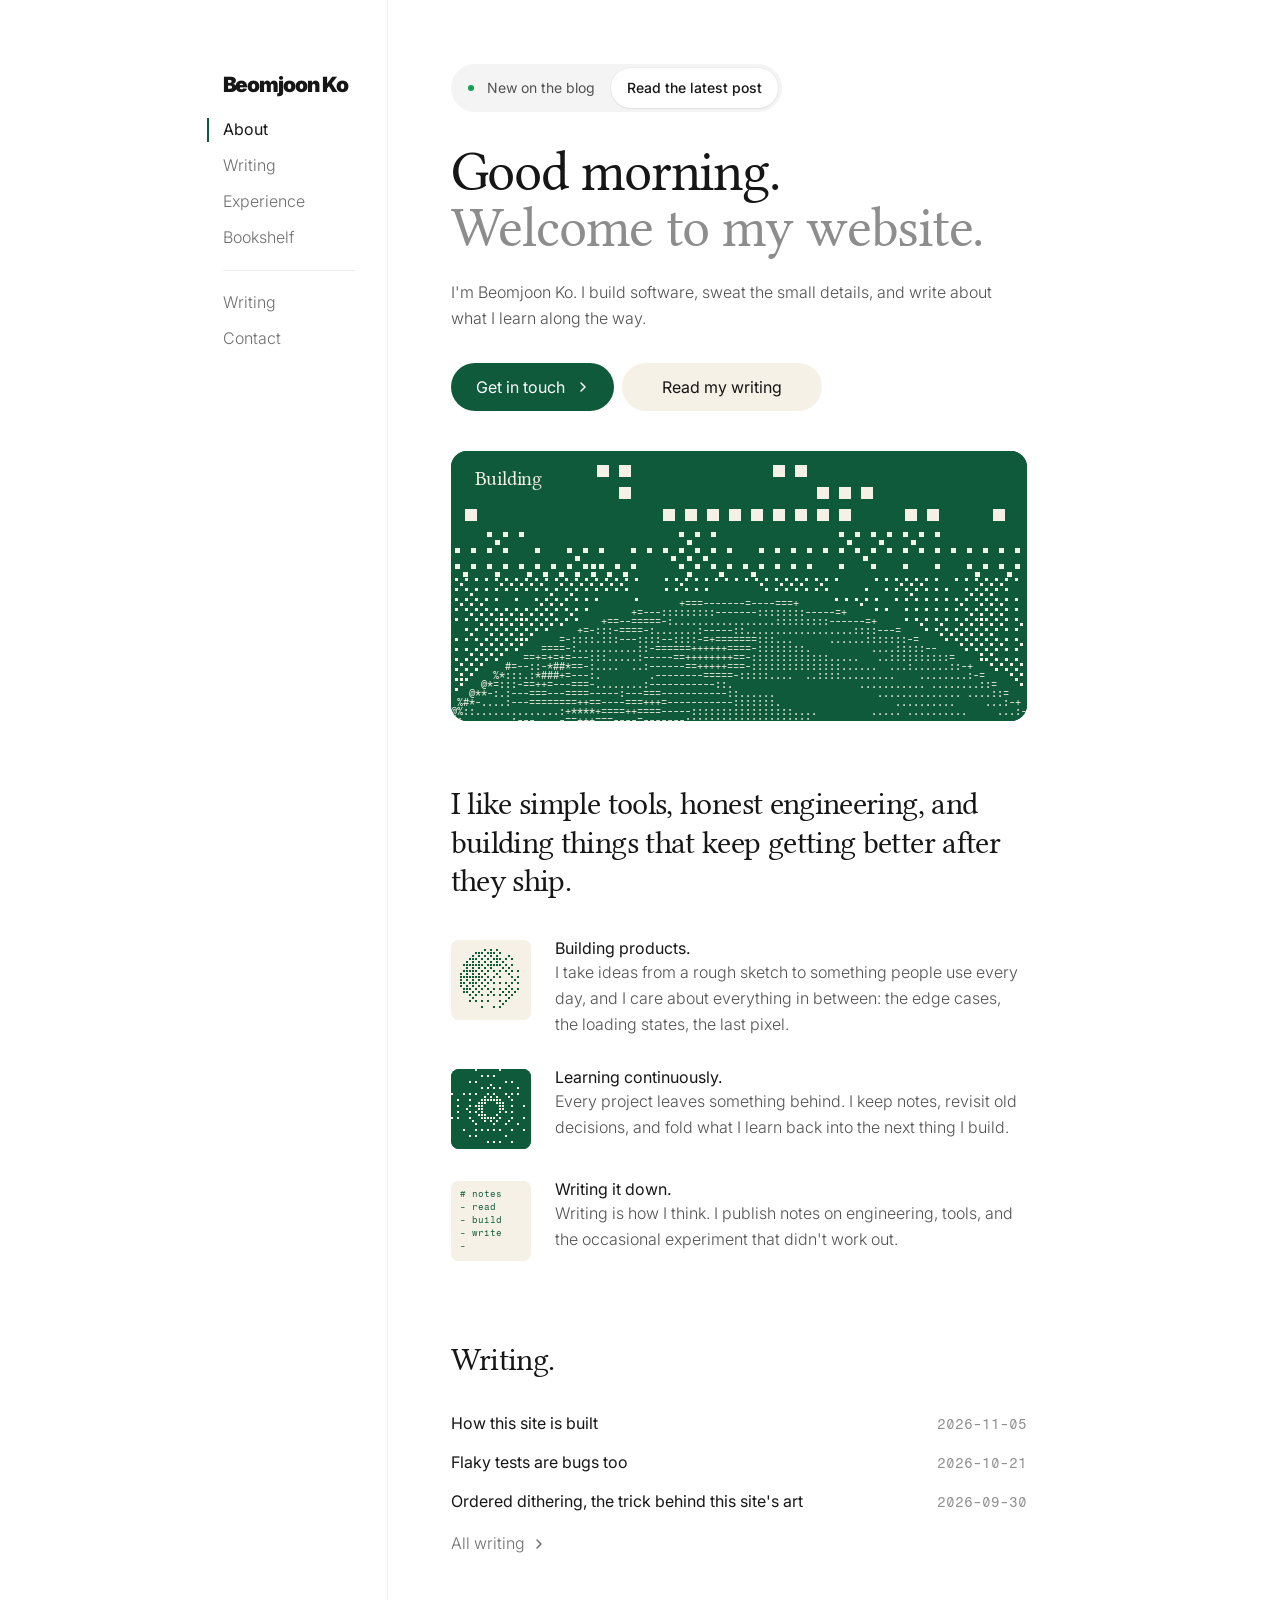
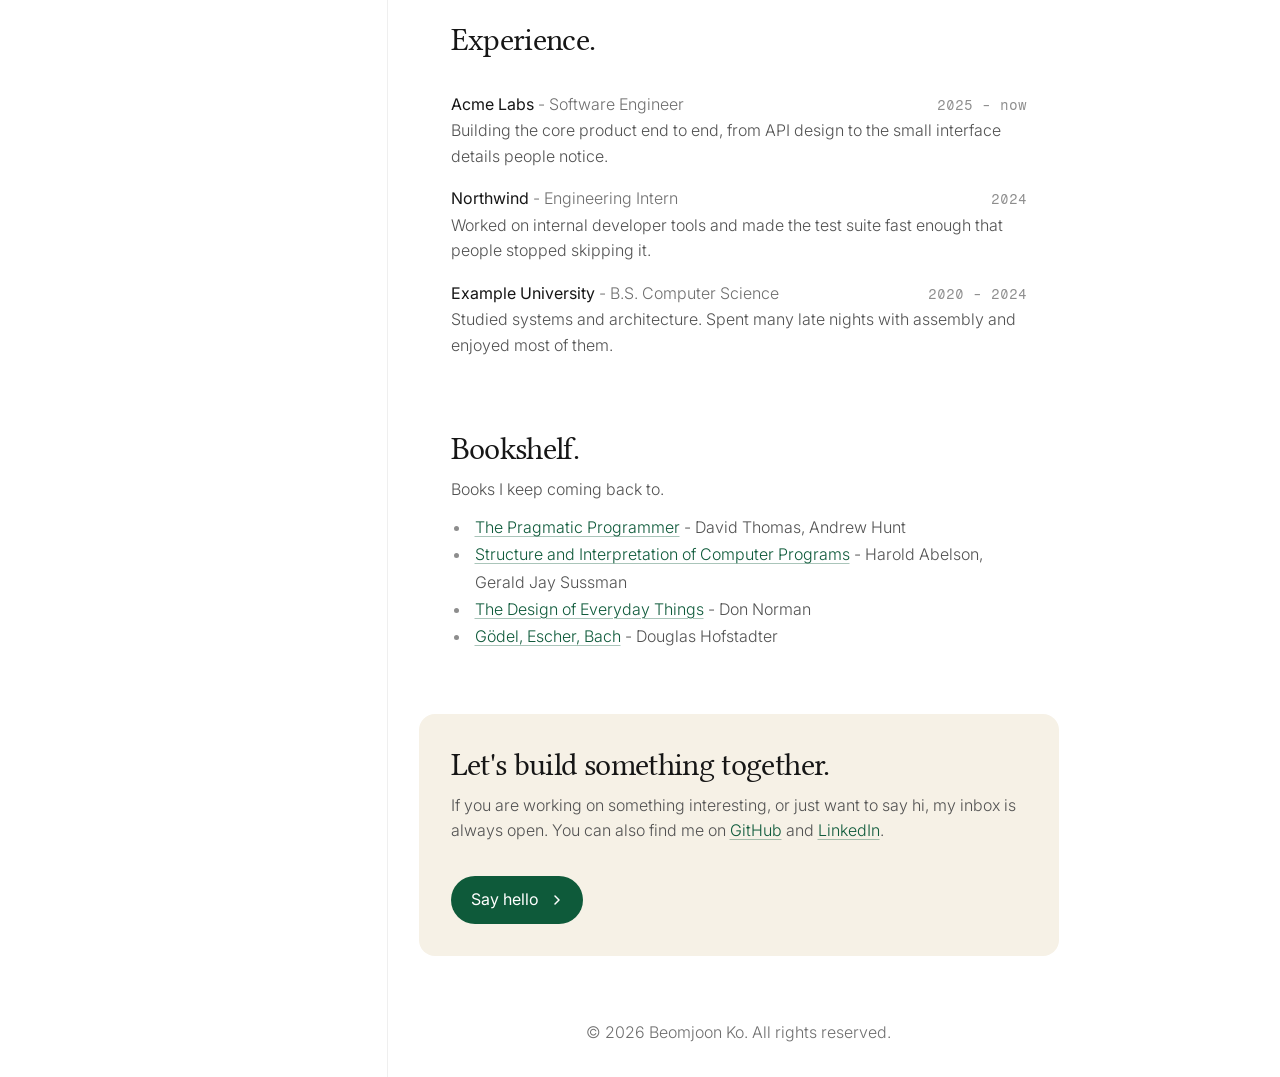
==== index.html @ 9580ae84 "Add personal website with Markdown blog Home page with time-based greeting and canvas art, a writing" ====
<!doctype html>
<html lang="en">
<head>
<meta charset="utf-8">
<meta name="viewport" content="width=device-width, initial-scale=1">
<title>Beomjoon Ko</title>
<meta name="description" content="Beomjoon Ko - notes, projects, and writing.">
<meta name="theme-color" content="#ffffff">
<link rel="icon" href="favicon.ico" sizes="any">
<link rel="preconnect" href="https://fonts.googleapis.com">
<link rel="preconnect" href="https://fonts.gstatic.com" crossorigin>
<link rel="stylesheet" href="https://fonts.googleapis.com/css2?family=Libertinus+Serif&family=Inter:wght@300;400;500;900&family=Fragment+Mono&display=swap">
<script>document.documentElement.className = 'js';</script>
<link rel="stylesheet" href="assets/site.css">
<style>
  /* Home page only. Shared styles live in assets/site.css. */

  /* ---------- Hero ---------- */
  .badge {
    display: inline-flex;
    vertical-align: top;
    align-items: center;
    gap: 16px;
    height: 48px;
    padding: 4px 4px 4px 12px;
    border-radius: 40px;
    background: var(--chip);
    font-size: 14px;
    font-weight: 400;
    line-height: 1.6;
    color: var(--text);
    text-decoration: none;
    transition: background .2s;
  }
  .badge:hover { background: #eeeeee; }
  .badge-label { display: flex; align-items: center; gap: 8px; }
  .badge-dot { display: grid; place-items: center; width: 16px; height: 16px; }
  .badge-dot::before { content: ""; width: 6px; height: 6px; border-radius: 50%; background: var(--live); }
  .badge-pill {
    display: flex;
    align-items: center;
    height: 40px;
    padding: 0 16px;
    border-radius: 40px;
    background: #fff;
    color: var(--ink);
    font-weight: 500;
    box-shadow: 0 1px 2px rgba(0, 0, 0, .06), 0 0 0 1px rgba(0, 0, 0, .03);
  }
  .badge-chev { display: none; margin-right: 12px; color: var(--muted); }

  .hero h1 { margin-top: 32px; }
  .actions { display: flex; flex-wrap: wrap; gap: 8px; margin-top: 32px; }
  .actions .btn { padding: 0 25px; }
  .btn-soft { min-width: 200px; justify-content: center; background: var(--cream); color: var(--ink); }
  .btn-soft:hover { background: #eee6d6; }

  /* ---------- ASCII / dither art ---------- */
  .art {
    position: relative;
    margin-top: 40px;
    aspect-ratio: 32 / 15;
    border-radius: 16px;
    overflow: hidden;
    background: var(--accent);
  }
  .art canvas { position: absolute; inset: 0; display: block; width: 100%; height: 100%; }
  .art-label {
    position: absolute;
    top: 18px;
    left: 24px;
    font: 400 20px/1 var(--serif);
    letter-spacing: -.01em;
    color: var(--cream);
    pointer-events: none;
  }
  .viz { display: block; width: 80px; height: 80px; border-radius: 8px; background: var(--cream); }
  .viz.on-green { background: var(--accent); }

  /* ---------- Statement + focus areas ---------- */
  .statement {
    margin-top: 64px;
    font: 400 32px/1.2 var(--serif);
    letter-spacing: -.02em;
    color: var(--ink);
  }
  .areas { display: grid; gap: 32px; margin-top: 40px; }
  .area { display: grid; grid-template-columns: 80px 1fr; gap: 24px; align-items: start; }
  .area h3 { font: 400 16px/1 var(--sans); color: var(--ink); margin-bottom: 4px; }

  /* ---------- Sections ---------- */
  #writing { margin-top: 80px; }
  .exp li { padding: 8px 0; }
  .exp .role { color: var(--muted); font-weight: 300; }
  .books { margin-top: 12px; padding-left: 20px; }
  .books li { padding-left: 4px; line-height: 1.7; }
  .books li::marker { color: var(--dim); }

  @media (max-width: 719px) {
    .art { aspect-ratio: auto; height: 240px; }
  }
  @media (max-width: 639px) {
    .statement { font-size: 28px; }
    .actions .btn { flex: 1 1 0; min-width: 0; padding: 0 16px; }
    .badge-pill { display: none; }
    .badge-chev { display: block; }
  }
</style>
</head>
<body>

<!-- Mobile header (shown under 960px) -->
<header class="topbar">
  <a class="wordmark" href="#about">Beomjoon Ko</a>
  <button class="icon-btn" id="menu-open" aria-label="Open menu" aria-expanded="false" aria-controls="menu">
    <svg width="18" height="14" viewBox="0 0 18 14"><path d="M0 1h18M0 7h18M0 13h18"/></svg>
  </button>
</header>

<div class="menu" id="menu">
  <div class="menu-head">
    <a class="wordmark" href="#about">Beomjoon Ko</a>
    <button class="icon-btn" id="menu-close" aria-label="Close menu">
      <svg width="14" height="14" viewBox="0 0 14 14"><path d="M1 1l12 12M13 1L1 13"/></svg>
    </button>
  </div>
  <nav>
    <a href="#about">About</a>
    <a href="#writing">Writing</a>
    <a href="#experience">Experience</a>
    <a href="#bookshelf">Bookshelf</a>
    <div class="sep"></div>
    <a href="writing/">Writing</a>
    <a href="#contact">Contact</a>
  </nav>
</div>

<div class="shell">

  <!-- Desktop sidebar -->
  <aside class="side">
    <a class="wordmark" href="#about">Beomjoon Ko</a>
    <nav>
      <a class="track" href="#about">About</a>
      <a class="track" href="#writing">Writing</a>
      <a class="track" href="#experience">Experience</a>
      <a class="track" href="#bookshelf">Bookshelf</a>
      <div class="sep"></div>
      <a href="writing/">Writing</a>
      <a href="#contact">Contact</a>
    </nav>
  </aside>

  <main>

    <!-- ============ About ============ -->
    <section id="about" class="hero">
      <!-- Links to the newest post once writing/posts.json loads -->
      <div data-reveal>
        <a class="badge" id="latest-badge" href="writing/">
          <span class="badge-label"><span class="badge-dot"></span>New on the blog</span>
          <span class="badge-pill">Read the latest post</span>
          <svg class="badge-chev arrow" viewBox="0 0 12 12" aria-hidden="true"><path d="M4 2l4 4-4 4"/></svg>
        </a>
      </div>

      <h1 data-reveal><span id="greeting">Hello.</span><br><span class="soft">Welcome to my&nbsp;website.</span></h1>
      <script>
        // Greet by the visitor's local time
        (() => {
          const hour = new Date().getHours();
          document.getElementById('greeting').textContent =
            hour >= 5 && hour < 12 ? 'Good morning.' : hour >= 12 && hour < 18 ? 'Good afternoon.' : 'Good evening.';
        })();
      </script>

      <p class="lead" data-reveal>I'm Beomjoon Ko. I build software, sweat the small details, and write about what I learn along the way.</p>

      <div class="actions" data-reveal>
        <a class="btn" href="#contact">Get in touch
          <svg class="arrow" viewBox="0 0 12 12" aria-hidden="true"><path class="shaft" d="M1 6h8"/><path class="head" d="M4 2l4 4-4 4"/></svg>
        </a>
        <a class="btn btn-soft" href="writing/">Read my writing</a>
      </div>

      <div class="art" data-reveal aria-hidden="true">
        <canvas data-art="hero"></canvas>
        <span class="art-label">Building</span>
      </div>

      <p class="statement" data-reveal>I like simple tools, honest engineering, and building things that keep getting better after they ship.</p>

      <div class="areas">
        <div class="area" data-reveal>
          <canvas class="viz" data-art="orb" aria-hidden="true"></canvas>
          <div>
            <h3>Building products.</h3>
            <p>I take ideas from a rough sketch to something people use every day, and I care about everything in between: the edge cases, the loading states, the last pixel.</p>
          </div>
        </div>
        <div class="area" data-reveal>
          <canvas class="viz on-green" data-art="rings" aria-hidden="true"></canvas>
          <div>
            <h3>Learning continuously.</h3>
            <p>Every project leaves something behind. I keep notes, revisit old decisions, and fold what I learn back into the next thing I build.</p>
          </div>
        </div>
        <div class="area" data-reveal>
          <canvas class="viz" data-art="typing" aria-hidden="true"></canvas>
          <div>
            <h3>Writing it down.</h3>
            <p>Writing is how I think. I publish notes on engineering, tools, and the occasional experiment that didn't work out.</p>
          </div>
        </div>
      </div>
    </section>

    <!-- ============ Writing ============ -->
    <!-- Filled from writing/posts.json (the 5 newest posts). Add posts there, not here. -->
    <section id="writing" class="block">
      <h2 data-reveal>Writing.</h2>
      <ul class="rows" id="latest" data-reveal></ul>
      <a class="more-link" href="writing/" data-reveal>All writing
        <svg class="arrow" viewBox="0 0 12 12" aria-hidden="true"><path class="shaft" d="M1 6h8"/><path class="head" d="M4 2l4 4-4 4"/></svg>
      </a>
    </section>

    <!-- ============ Experience ============ -->
    <section id="experience" class="block">
      <h2 data-reveal>Experience.</h2>
      <ul class="rows exp">
        <li data-reveal>
          <div class="row"><span>Acme Labs <span class="role">- Software Engineer</span></span><span class="meta">2025 - now</span></div>
          <p>Building the core product end to end, from API design to the small interface details people notice.</p>
        </li>
        <li data-reveal>
          <div class="row"><span>Northwind <span class="role">- Engineering Intern</span></span><span class="meta">2024</span></div>
          <p>Worked on internal developer tools and made the test suite fast enough that people stopped skipping it.</p>
        </li>
        <li data-reveal>
          <div class="row"><span>Example University <span class="role">- B.S. Computer Science</span></span><span class="meta">2020 - 2024</span></div>
          <p>Studied systems and architecture. Spent many late nights with assembly and enjoyed most of them.</p>
        </li>
      </ul>
    </section>

    <!-- ============ Bookshelf (example entries, replace freely) ============ -->
    <section id="bookshelf" class="block">
      <h2 data-reveal>Bookshelf.</h2>
      <p data-reveal>Books I keep coming back to.</p>
      <ul class="books prose" data-reveal>
        <li><a href="https://en.wikipedia.org/wiki/The_Pragmatic_Programmer">The Pragmatic Programmer</a> - David Thomas, Andrew Hunt</li>
        <li><a href="https://en.wikipedia.org/wiki/Structure_and_Interpretation_of_Computer_Programs">Structure and Interpretation of Computer Programs</a> - Harold Abelson, Gerald Jay Sussman</li>
        <li><a href="https://en.wikipedia.org/wiki/The_Design_of_Everyday_Things">The Design of Everyday Things</a> - Don Norman</li>
        <li><a href="https://en.wikipedia.org/wiki/G%C3%B6del,_Escher,_Bach">G&ouml;del, Escher, Bach</a> - Douglas Hofstadter</li>
      </ul>
    </section>

    <!-- ============ Contact ============ -->
    <section id="contact" class="cta" data-reveal>
      <h2>Let's build something together.</h2>
      <p class="prose">If you are working on something interesting, or just want to say hi, my inbox is always open. You can also find me on <a href="https://github.com/">GitHub</a> and <a href="https://www.linkedin.com/">LinkedIn</a>.</p>
      <a class="btn" href="mailto:you@example.com">Say hello
        <svg class="arrow" viewBox="0 0 12 12" aria-hidden="true"><path class="shaft" d="M1 6h8"/><path class="head" d="M4 2l4 4-4 4"/></svg>
      </a>
    </section>

    <footer>
      <p>&copy; 2026 Beomjoon Ko. All rights reserved.</p>
    </footer>
  </main>
</div>

<script src="assets/site.js"></script>
<script>
  // Latest posts on the home page
  const latest = document.getElementById('latest');
  site.loadPosts('writing/posts.json')
    .then((posts) => {
      latest.innerHTML = posts.slice(0, 5).map((p) => site.rowHtml(p, `writing/post.html?p=${encodeURIComponent(p.slug)}`)).join('');
      if (posts[0]) document.getElementById('latest-badge').href = `writing/post.html?p=${encodeURIComponent(posts[0].slug)}`;
    })
    .catch(() => { latest.hidden = true; });

  // ---------- ASCII / dither art ----------
  // Every <canvas data-art="name"> is drawn by the function of that name below.
  (() => {
    const GREEN = '#0e5a3a';
    const CREAM = '#f6f1e6';
    const RAMP = ' .:-=+*#%@';
    const reduce = matchMedia('(prefers-reduced-motion: reduce)').matches;
    const BAYER = [0, 8, 2, 10, 12, 4, 14, 6, 3, 11, 1, 9, 15, 7, 13, 5].map((v) => (v + 0.5) / 16);
    const bayer = (i, j) => BAYER[(j & 3) * 4 + (i & 3)];
    // Icon pixel grid that stays crisp: 2px cells on retina, 3px cells on 1x screens
    const cell = () => (devicePixelRatio >= 2 ? [2, 1.5] : [3, 2]);

    // Smooth 3D value noise
    const hash = (x, y, z) => { const h = Math.sin(x * 127.1 + y * 311.7 + z * 74.7) * 43758.5453; return h - Math.floor(h); };
    const ease = (t) => t * t * (3 - 2 * t);
    const lerp = (a, b, t) => a + (b - a) * t;
    const noise = (x, y, z) => {
      const xi = Math.floor(x), yi = Math.floor(y), zi = Math.floor(z);
      const u = ease(x - xi), v = ease(y - yi), w = ease(z - zi);
      return lerp(
        lerp(lerp(hash(xi, yi, zi), hash(xi + 1, yi, zi), u), lerp(hash(xi, yi + 1, zi), hash(xi + 1, yi + 1, zi), u), v),
        lerp(lerp(hash(xi, yi, zi + 1), hash(xi + 1, yi, zi + 1), u), lerp(hash(xi, yi + 1, zi + 1), hash(xi + 1, yi + 1, zi + 1), u), v),
        w);
    };
    const fbm = (x, y, z) => (noise(x, y, z) * 4 + noise(x * 2, y * 2, z * 2) * 2 + noise(x * 4, y * 4, z * 4)) / 7;
    const clamp = (v) => (v < 0 ? 0 : v > 1 ? 1 : v);
    const band = (a, b, v) => ease(clamp((v - a) / (b - a)));

    // Brightness (0-1) of a slowly turning planet at view-space normal (nx, ny, nz)
    const L = [-0.8, -0.35, 0.5].map((c, _, l) => c / Math.hypot(...l));
    const planet = (nx, ny, nz, a, scale = 3.2) => {
      const c = Math.cos(a), s = Math.sin(a);
      const x = nx * c + nz * s, z = nz * c - nx * s;
      const grain = 0.7 + 0.6 * noise(x * scale * 4, ny * scale * 4, z * scale * 4);
      const land = band(0.51, 0.56, fbm(x * scale + 7.3, ny * scale + 2.1, z * scale + 4.9)) * grain;
      const c2 = Math.cos(a * 1.4 + 1), s2 = Math.sin(a * 1.4 + 1);
      const cloud = band(0.55, 0.68, fbm((nx * c2 + nz * s2) * scale * 1.4, ny * scale * 3 + 9.1, (nz * c2 - nx * s2) * scale * 1.4));
      const lit = Math.max(0, nx * L[0] + ny * L[1] + nz * L[2]);
      const rim = Math.pow(1 - nz, 6) * 0.9;
      return { land, cloud, lit, rim };
    };

    // Hero: big pixels on top, finer dither below, ASCII planet rising from the bottom
    const hero = (ctx, w, h, t) => {
      ctx.fillStyle = GREEN;
      ctx.fillRect(0, 0, w, h);
      const R = Math.max(w * 0.75, h * 1.5), cx = w / 2, cy = h * 0.55 + R;
      const inPlanet = (x, y, m) => (x - cx) ** 2 + (y - cy) ** 2 < (R + m) ** 2;
      const top = Math.round(h * 0.3), mid = Math.round(h * 0.47);

      ctx.fillStyle = CREAM;
      ctx.beginPath();
      for (let y = 14, j = 0; y + 12 < top; y += 22, j++) {
        for (let x = 14, i = 0; x + 12 < w - 8; x += 22, i++) {
          if (x < 132 && y < 52) continue; // keep the label clear
          if (noise(i * 0.55, j * 0.9, t * 0.15) > 0.6 - j * 0.04) ctx.rect(x, y, 12, 12);
        }
      }
      for (const [y0, y1, g, sq] of [[top, mid, 8, 5], [mid, h, 5, 3]]) {
        for (let y = y0, j = 0; y < y1; y += g, j++) {
          for (let x = 4, i = 0; x < w - 2; x += g, i++) {
            if (inPlanet(x, y, 12)) continue;
            const depth = (y - top) / (h - top);
            const b = 0.18 + depth * 0.35 + (noise(x * 0.03 + t * 0.25, y * 0.06, t * 0.1) - 0.5) * 0.9;
            if (b > bayer(i, j)) ctx.rect(x, y, sq, sq);
          }
        }
      }
      ctx.fill();

      ctx.font = '10px "Fragment Mono", ui-monospace, monospace';
      ctx.textBaseline = 'top';
      const cw = 6, ch = 9, a = t * 0.08 + 2;
      for (let y = Math.max(0, cy - R); y < h; y += ch) {
        for (let x = 0; x < w; x += cw) {
          const dx = (x + cw / 2 - cx) / R, dy = (y + ch / 2 - cy) / R, d = dx * dx + dy * dy;
          if (d >= 1) continue;
          const p = planet(dx, dy, Math.sqrt(1 - d), a);
          const b = clamp(0.03 + p.lit * (0.07 + 0.36 * p.land) + p.cloud * 0.38 * p.lit + p.rim * 0.8);
          const k = Math.min(RAMP.length - 1, Math.floor(b * RAMP.length));
          if (k > 0) ctx.fillText(RAMP[k], x, y);
        }
      }
    };

    // Icon 1: a dithered planet
    const orb = (ctx, w, h, t) => {
      ctx.fillStyle = CREAM;
      ctx.fillRect(0, 0, w, h);
      ctx.fillStyle = GREEN;
      ctx.beginPath();
      const r = w * 0.38, c = w / 2, a = t * 0.35, [g, sq] = cell();
      for (let y = 0, j = 0; y < h; y += g, j++) {
        for (let x = 0, i = 0; x < w; x += g, i++) {
          const dx = (x + g / 2 - c) / r, dy = (y + g / 2 - c) / r, d = dx * dx + dy * dy;
          if (d >= 1) continue;
          const p = planet(dx, dy, Math.sqrt(1 - d), a, 1.8);
          if (clamp(0.12 + 0.62 * p.lit + 0.3 * p.land) > bayer(i, j)) ctx.rect(x, y, sq, sq);
        }
      }
      ctx.fill();
    };

    // Icon 2: rings rippling outward
    const rings = (ctx, w, h, t) => {
      ctx.fillStyle = GREEN;
      ctx.fillRect(0, 0, w, h);
      ctx.fillStyle = CREAM;
      ctx.beginPath();
      const c = w / 2, [g, sq] = cell();
      for (let y = 0, j = 0; y < h; y += g, j++) {
        for (let x = 0, i = 0; x < w; x += g, i++) {
          const d = Math.hypot(x + g / 2 - c, y + g / 2 - c);
          const wave = (0.5 + 0.5 * Math.cos(d * 0.62 - t * 2.4)) * (1 - d / 44) * 0.9;
          const b = Math.abs(d - 9.5) < g * 0.65 ? 1 : d < 8 ? 0 : wave;
          if (b > bayer(i, j)) ctx.rect(x, y, sq, sq);
        }
      }
      ctx.fill();
    };

    // Icon 3: a note typing itself out
    const NOTE = ['# notes', '- read', '- build', '- write', '- repeat'];
    const TOTAL = NOTE.join('').length;
    const typing = (ctx, w, h, t) => {
      ctx.fillStyle = CREAM;
      ctx.fillRect(0, 0, w, h);
      ctx.fillStyle = GREEN;
      ctx.font = '9px "Fragment Mono", ui-monospace, monospace';
      ctx.textBaseline = 'top';
      const cycle = TOTAL / 9 + 2.5;
      let n = reduce ? TOTAL : Math.floor((t % cycle) * 9);
      let y = 9, caretX = 9, caretY = 9;
      for (const line of NOTE) {
        if (n <= 0) break;
        const shown = line.slice(0, n);
        ctx.fillText(shown, 9, y);
        caretX = 9 + ctx.measureText(shown).width;
        caretY = y;
        n -= line.length;
        y += 13;
      }
      if (reduce || Math.floor(t * 2.5) % 2 === 0) ctx.fillRect(caretX + 1, caretY, 5, 10);
    };

    // Rendering loop: ~20fps, only while a canvas is on screen
    const draws = { hero, orb, rings, typing };
    const arts = [];
    const start = performance.now();
    const clock = () => (reduce ? 12 : (performance.now() - start) / 1000);
    const fit = (a) => {
      const r = a.el.getBoundingClientRect(), dpr = Math.min(devicePixelRatio || 1, 2);
      a.w = r.width;
      a.h = r.height;
      a.el.width = Math.round(r.width * dpr);
      a.el.height = Math.round(r.height * dpr);
      a.ctx.setTransform(dpr, 0, 0, dpr, 0, 0);
    };
    const paint = (a, t) => { if (a.w && a.h) a.draw(a.ctx, a.w, a.h, t); };
    let raf = 0, last = 0;
    const tick = (ts) => {
      raf = 0;
      if (ts - last >= 48) {
        last = ts;
        const t = clock();
        arts.forEach((a) => { if (a.visible) paint(a, t); });
      }
      if (arts.some((a) => a.visible)) raf = requestAnimationFrame(tick);
    };
    const kick = () => { if (!reduce && !raf) raf = requestAnimationFrame(tick); };
    const find = (el) => arts.find((a) => a.el === el);
    const sizes = new ResizeObserver((entries) => entries.forEach((e) => { const a = find(e.target); fit(a); paint(a, clock()); }));
    const views = new IntersectionObserver((entries) => {
      entries.forEach((e) => { find(e.target).visible = e.isIntersecting; });
      kick();
    });
    const init = () => document.querySelectorAll('canvas[data-art]').forEach((el) => {
      const a = { el, ctx: el.getContext('2d'), draw: draws[el.dataset.art], w: 0, h: 0, visible: false };
      arts.push(a);
      fit(a);
      paint(a, clock());
      sizes.observe(el);
      views.observe(el);
    });
    Promise.race([document.fonts.load('10px "Fragment Mono"'), new Promise((r) => setTimeout(r, 1500))])
      .catch(() => {})
      .then(init);
  })();
</script>
</body>
</html>
---- assets/site.css ----
/* Shared styles for every page: tokens, layout, sidebar, lists, mobile menu. */

:root {
  --ink: #161616;
  --text: #525252;
  --muted: #6f6f6f;
  --dim: #8d8d8d;
  --line: #efefef;
  --chip: #f4f4f4;
  --accent: #0e5a3a;
  --accent-dark: #0a4429;
  --tint: #e7efe9;
  --cream: #f6f1e6;
  --sage: #ecede4;
  --live: #12a150;
  --serif: "Libertinus Serif", "Linux Libertine", Georgia, serif;
  --sans: Inter, "Apple SD Gothic Neo", "Malgun Gothic", system-ui, sans-serif;
  --mono: "Fragment Mono", ui-monospace, "SF Mono", Menlo, monospace;
  --ease: cubic-bezier(.2, .7, .2, 1);
}

* { box-sizing: border-box; }
/* Always reserve the scrollbar's space, so short and long pages line up exactly */
html { scroll-behavior: smooth; scrollbar-gutter: stable; }
body {
  margin: 0;
  background: #fff;
  color: var(--text);
  font: 300 16px/1.6 var(--sans);
  -webkit-font-smoothing: antialiased;
  -moz-osx-font-smoothing: grayscale;
  text-rendering: optimizeLegibility;
}
h1, h2, h3, p, ul { margin: 0; }
p, li { text-wrap: pretty; }
h1, h2 { text-wrap: balance; }
a { color: inherit; }
::selection { background: var(--tint); color: var(--ink); }
:focus-visible { outline: 2px solid var(--accent); outline-offset: 2px; border-radius: 4px; }

/* Underlined green links in running text */
.prose a {
  color: var(--accent);
  text-decoration: underline;
  text-decoration-thickness: 1px;
  text-underline-offset: 3px;
  text-decoration-color: rgba(14, 90, 58, .35);
  transition: color .2s, text-decoration-color .2s;
}
.prose a:hover { color: var(--accent-dark); text-decoration-color: currentColor; }

/* ---------- Layout ---------- */
.shell {
  display: grid;
  grid-template-columns: 180px 672px;
  justify-content: center;
  min-height: 100vh;
}
main {
  border-left: 1px solid var(--line);
  padding: 64px 32px 32px 63px;
  min-width: 0;
}
section { scroll-margin-top: 48px; }

/* ---------- Sidebar ---------- */
.side {
  position: sticky;
  top: 0;
  align-self: start;
  height: 100vh;
  padding-top: 72px;
}
.wordmark {
  display: block;
  font: 900 21px/26px var(--sans);
  letter-spacing: -.05em;
  color: var(--ink);
  text-decoration: none;
  white-space: nowrap;
}
.side .wordmark { margin-left: 16px; }
.side nav { display: flex; flex-direction: column; gap: 4px; margin-top: 16px; }
.side nav a {
  position: relative;
  display: flex;
  align-items: center;
  height: 32px;
  padding: 0 16px;
  color: var(--muted);
  text-decoration: none;
  transition: color .2s;
}
.side nav a::before {
  content: "";
  position: absolute;
  left: 0;
  top: 4px;
  bottom: 4px;
  width: 2px;
  background: var(--accent);
  transform: scaleY(0);
  transition: transform .3s var(--ease);
}
.side nav a:hover { color: var(--ink); }
.side nav a.active { color: var(--ink); font-weight: 400; }
.side nav a.active::before { transform: scaleY(1); }
.sep { height: 1px; background: var(--line); margin: 12px 32px 12px 16px; }

/* ---------- Type ---------- */
h1 {
  font: 400 56px/1 var(--serif);
  letter-spacing: -.02em;
  color: var(--ink);
}
h2 {
  font: 400 32px/1.2 var(--serif);
  letter-spacing: -.02em;
  color: var(--ink);
}
.soft { color: var(--dim); }
.lead { margin-top: 24px; }
.block { margin-top: 64px; }
.block > p { margin-top: 8px; }

/* ---------- One-line rows: title left, mono date right ---------- */
.rows { list-style: none; margin-top: 24px; padding: 0; }
.rows a, .row {
  display: flex;
  align-items: baseline;
  justify-content: space-between;
  gap: 24px;
  color: var(--ink);
  font-weight: 400;
  line-height: 1.7;
  text-decoration: none;
}
.rows a { padding: 6px 0; }
.row-title {
  text-decoration: underline;
  text-decoration-thickness: 1px;
  text-underline-offset: 3px;
  text-decoration-color: transparent;
  transition: color .2s, text-decoration-color .2s;
}
@media (hover: hover) {
  .rows a:hover .row-title { color: var(--accent); text-decoration-color: currentColor; }
}
.meta { flex: none; font: 400 14px/1.7 var(--mono); color: var(--dim); white-space: nowrap; }

/* Quiet text link with an arrow, used for "All writing" */
.more-link {
  display: inline-flex;
  align-items: center;
  gap: 8px;
  margin-top: 10px;
  color: var(--muted);
  text-decoration: none;
  transition: color .2s;
}
.more-link:hover { color: var(--ink); }

/* ---------- Tags ---------- */
.tag { display: inline-block; padding: 1px 8px; border-radius: 16px; background: var(--chip); color: var(--text); line-height: 1.6; }
.tag[data-tag="Essay"] { background: var(--tint); }
.tag[data-tag="Project"] { background: var(--cream); }
.tag[data-tag="Note"] { background: var(--sage); }
.tag[data-tag="Draft"] { background: #fff; box-shadow: inset 0 0 0 1px var(--line); color: var(--muted); }
.post-meta { display: flex; flex-wrap: wrap; align-items: center; gap: 10px; }

/* Message shown when posts can't be loaded */
.notice { margin-top: 40px; padding: 16px 20px; border-radius: 12px; background: var(--chip); color: var(--text); }
.notice code { font: 400 14px/1.6 var(--mono); color: var(--ink); }

/* ---------- Buttons ---------- */
.btn {
  display: inline-flex;
  align-items: center;
  gap: 12px;
  height: 48px;
  padding: 0 20px;
  border-radius: 999px;
  background: var(--accent);
  color: #fff;
  font: 400 16px/1.7 var(--sans);
  text-decoration: none;
  white-space: nowrap;
  transition: background .2s;
}
.btn:hover { background: var(--accent-dark); }

/* Chevron that grows a shaft on hover */
.arrow { width: 12px; height: 12px; overflow: visible; fill: none; stroke: currentColor; stroke-width: 1.5; stroke-linecap: round; stroke-linejoin: round; }
.arrow .shaft { opacity: 0; transform: scaleX(0); transform-origin: 1px 6px; transition: opacity .2s, transform .25s var(--ease); }
.arrow .head { transition: transform .25s var(--ease); }
@media (hover: hover) {
  a:hover > .arrow .shaft { opacity: 1; transform: scaleX(1); }
  a:hover > .arrow .head { transform: translateX(3px); }
}

/* ---------- Contact card + footer ---------- */
.cta { margin: 64px -32px 0; padding: 32px; border-radius: 16px; background: var(--cream); }
.cta p { margin-top: 8px; }
.cta .btn { margin-top: 32px; }

footer { margin-top: 64px; text-align: center; color: var(--muted); }

/* ---------- Mobile header + menu ---------- */
.topbar, .menu { display: none; }
.icon-btn {
  display: grid;
  place-items: center;
  width: 40px;
  height: 40px;
  margin-right: -11px;
  padding: 0;
  border: 0;
  background: none;
  color: var(--dim);
  cursor: pointer;
}
.icon-btn svg { fill: none; stroke: currentColor; stroke-width: 1.5; }

@media (max-width: 959px) {
  .shell { display: block; }
  .side { display: none; }
  main { max-width: 624px; margin: 0 auto; padding: 4px 24px 32px; border-left: 0; }
  section { scroll-margin-top: 90px; }
  .topbar {
    display: flex;
    position: sticky;
    top: 0;
    z-index: 10;
    align-items: center;
    justify-content: space-between;
    height: 74px;
    padding: 0 24px;
    background: rgba(255, 255, 255, .92);
    -webkit-backdrop-filter: blur(10px);
            backdrop-filter: blur(10px);
  }
  .menu {
    display: block;
    position: fixed;
    inset: 0;
    z-index: 20;
    padding: 0 24px;
    background: #fff;
    opacity: 0;
    visibility: hidden;
    transition: opacity .25s, visibility .25s;
  }
  .menu-open .menu { opacity: 1; visibility: visible; }
  .menu-open body { overflow: hidden; }
  .menu-head { display: flex; align-items: center; justify-content: space-between; height: 74px; }
  .menu nav { display: flex; flex-direction: column; margin-top: 40px; }
  .menu nav a { font-size: 28px; line-height: 1.75; color: var(--muted); text-decoration: none; }
  .menu nav a:hover, .menu nav a.active { color: var(--ink); }
  .menu .sep { margin: 12px 0; }
}
@media (max-width: 719px) {
  .cta { margin-left: 0; margin-right: 0; }
}
@media (max-width: 639px) {
  h1 { font-size: 40px; }
  h2 { font-size: 28px; }
  .cta { padding: 24px; }
}

/* ---------- Reveal on scroll (only when JS runs) ---------- */
.js [data-reveal] {
  opacity: 0;
  transform: translateY(12px);
  transition: opacity .9s var(--ease), transform .9s var(--ease);
}
.js [data-reveal].in { opacity: 1; transform: none; }

@media (prefers-reduced-motion: reduce) {
  html { scroll-behavior: auto; }
  .js [data-reveal] { opacity: 1; transform: none; transition: none; }
}
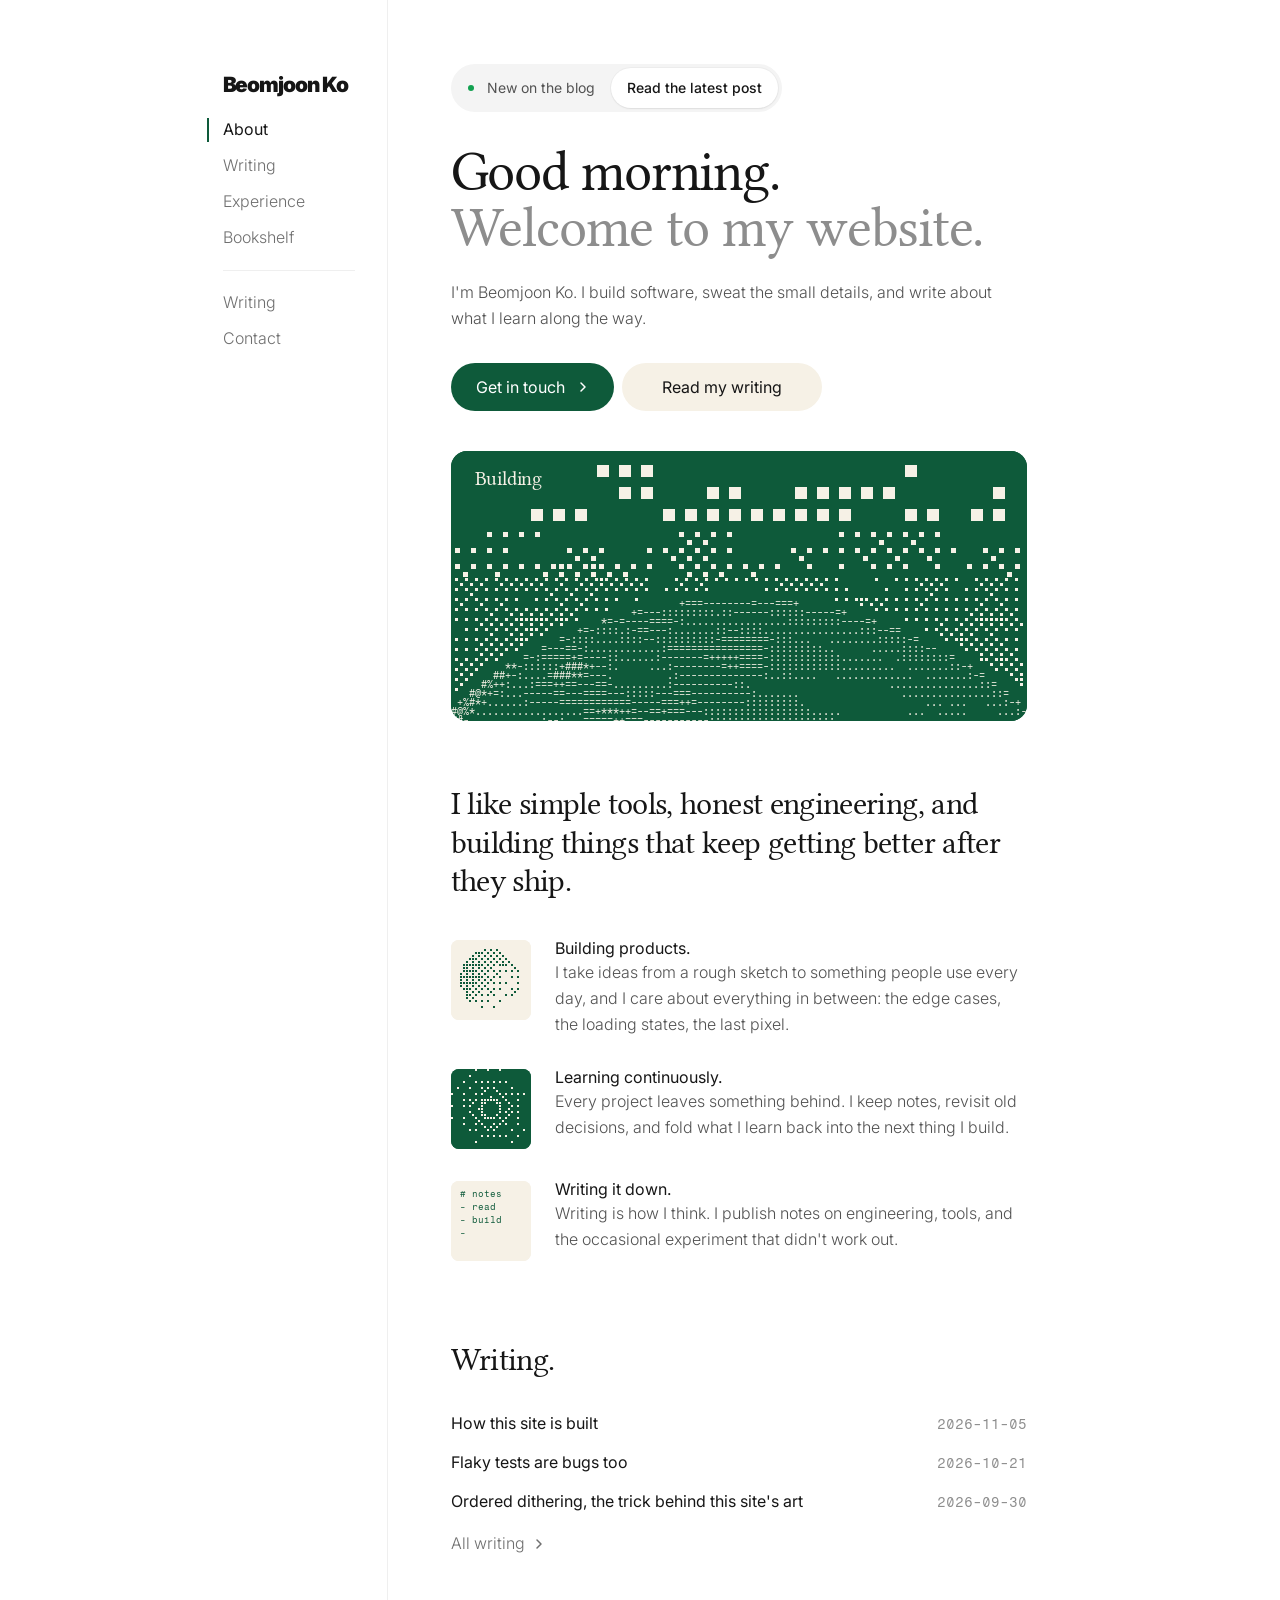
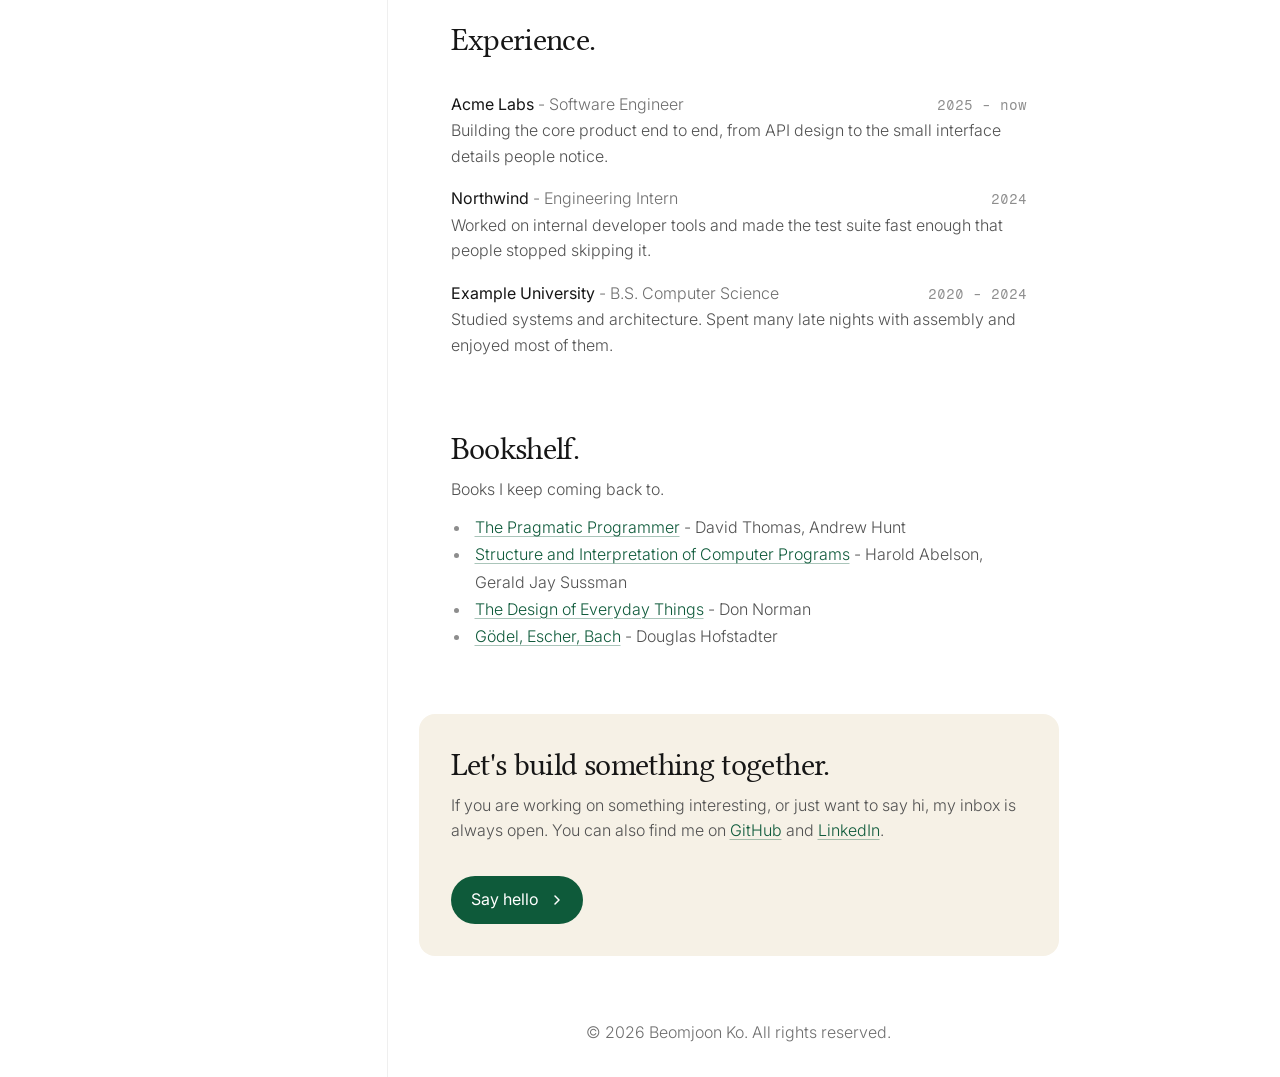
==== commit b35469a8: "Remove the site icon Let browsers show their default tab icon, like a classic personal site." ====
--- a/index.html
+++ b/index.html
@@ -6,7 +6,6 @@
 <title>Beomjoon Ko</title>
 <meta name="description" content="Beomjoon Ko - notes, projects, and writing.">
 <meta name="theme-color" content="#ffffff">
-<link rel="icon" href="favicon.ico" sizes="any">
 <link rel="preconnect" href="https://fonts.googleapis.com">
 <link rel="preconnect" href="https://fonts.gstatic.com" crossorigin>
 <link rel="stylesheet" href="https://fonts.googleapis.com/css2?family=Libertinus+Serif&family=Inter:wght@300;400;500;900&family=Fragment+Mono&display=swap">
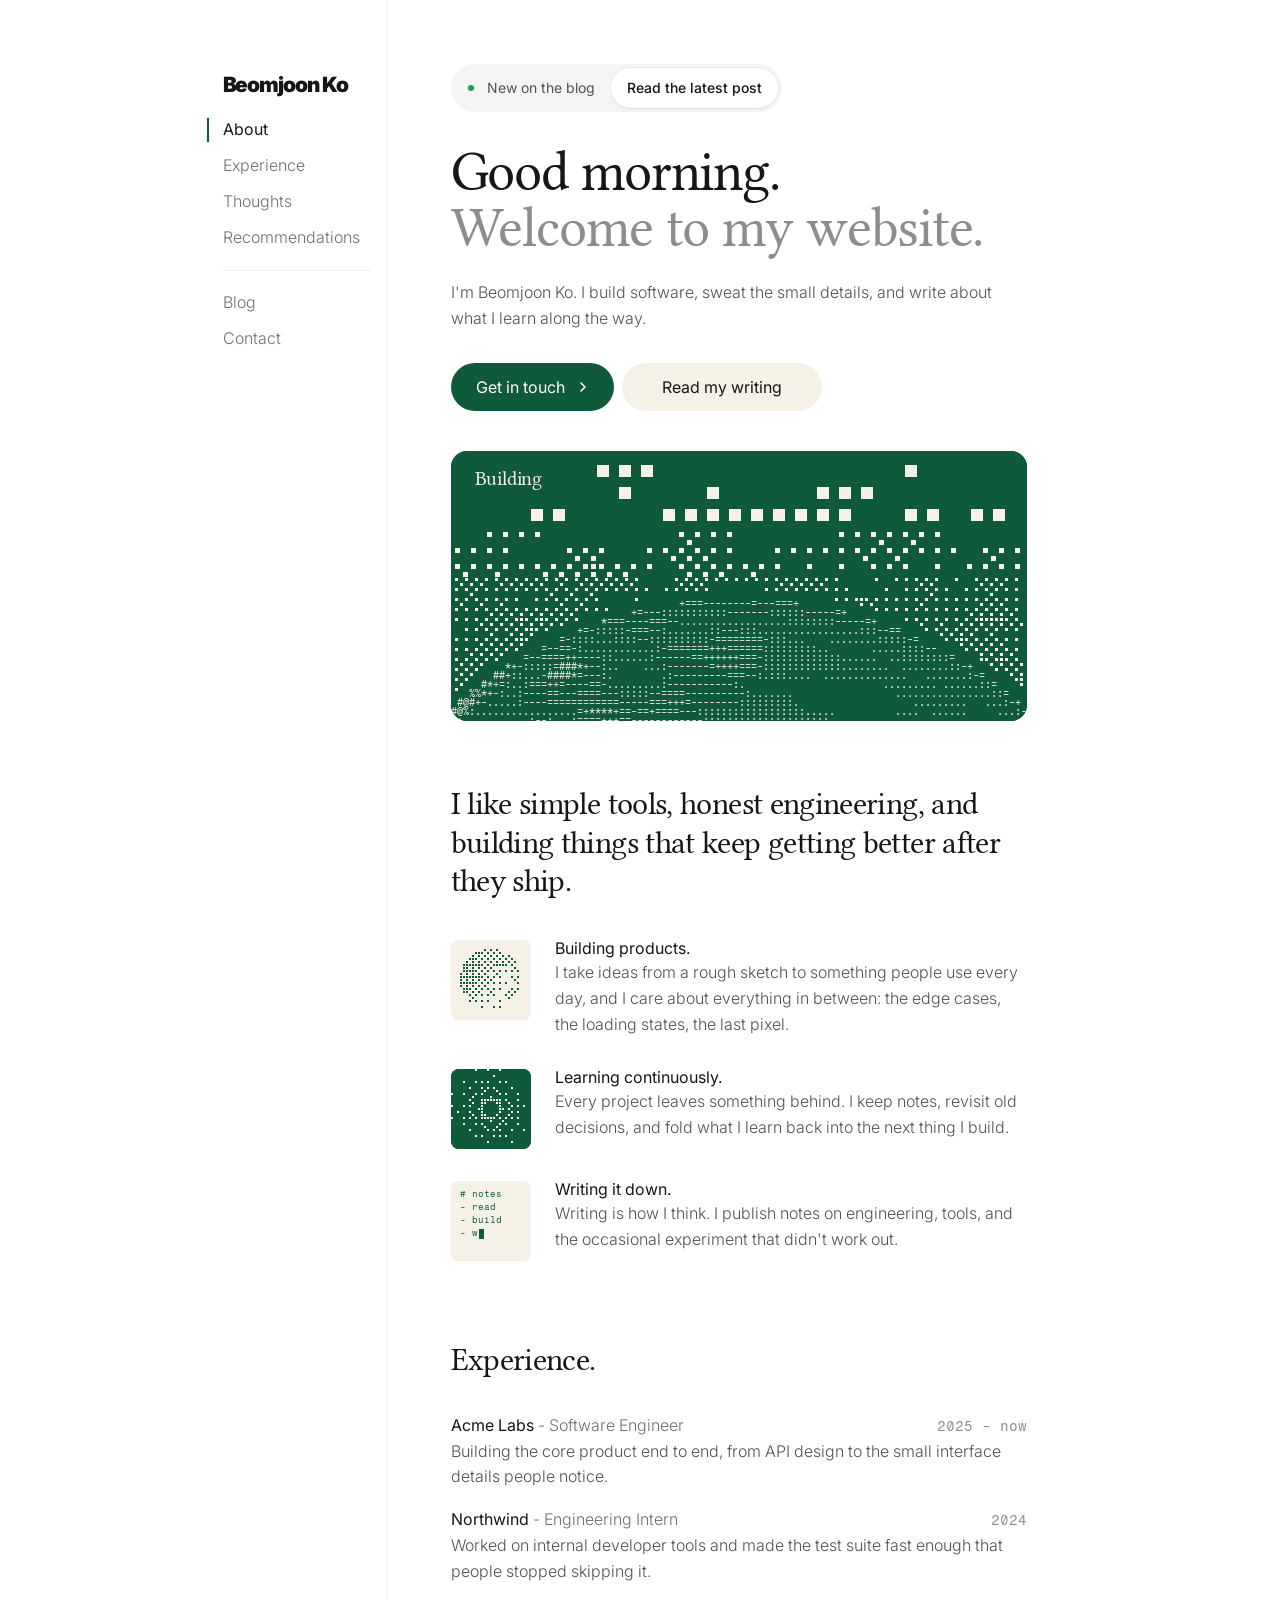
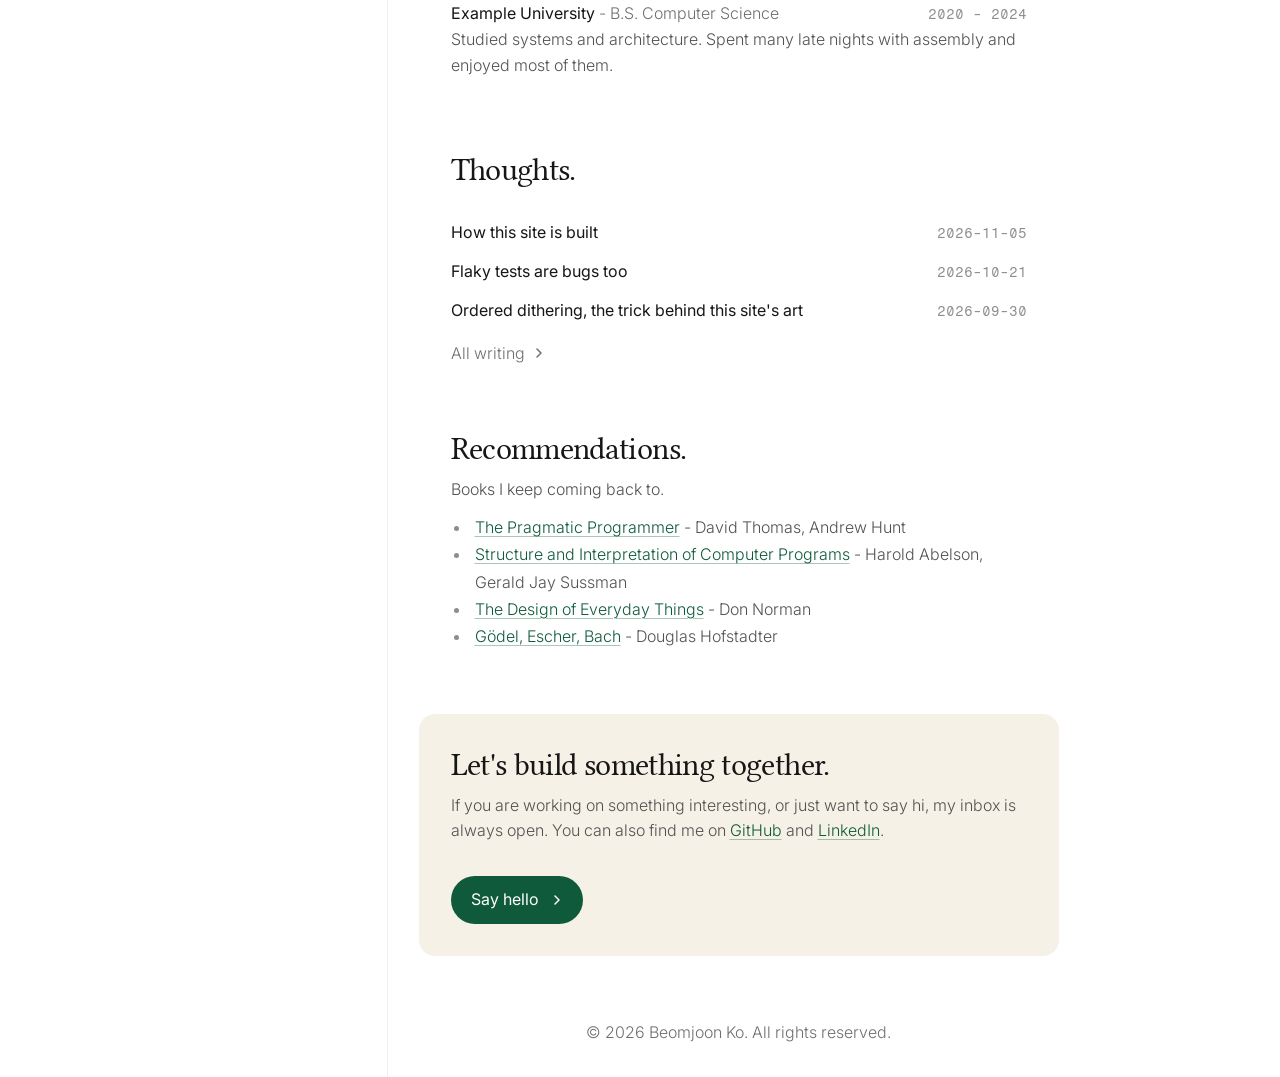
==== commit 91d1282d: "Reorganize the site menu The sidebar and mobile menu now read About, Experience, Thoughts, Recommend" ====
--- a/index.html
+++ b/index.html
@@ -88,7 +88,7 @@
   .area h3 { font: 400 16px/1 var(--sans); color: var(--ink); margin-bottom: 4px; }
 
   /* ---------- Sections ---------- */
-  #writing { margin-top: 80px; }
+  .hero + .block { margin-top: 80px; }
   .exp li { padding: 8px 0; }
   .exp .role { color: var(--muted); font-weight: 300; }
   .books { margin-top: 12px; padding-left: 20px; }
@@ -125,11 +125,11 @@
   </div>
   <nav>
     <a href="#about">About</a>
-    <a href="#writing">Writing</a>
     <a href="#experience">Experience</a>
-    <a href="#bookshelf">Bookshelf</a>
+    <a href="#thoughts">Thoughts</a>
+    <a href="#recommendations">Recommendations</a>
     <div class="sep"></div>
-    <a href="writing/">Writing</a>
+    <a href="writing/">Blog</a>
     <a href="#contact">Contact</a>
   </nav>
 </div>
@@ -141,11 +141,11 @@
     <a class="wordmark" href="#about">Beomjoon Ko</a>
     <nav>
       <a class="track" href="#about">About</a>
-      <a class="track" href="#writing">Writing</a>
       <a class="track" href="#experience">Experience</a>
-      <a class="track" href="#bookshelf">Bookshelf</a>
+      <a class="track" href="#thoughts">Thoughts</a>
+      <a class="track" href="#recommendations">Recommendations</a>
       <div class="sep"></div>
-      <a href="writing/">Writing</a>
+      <a href="writing/">Blog</a>
       <a href="#contact">Contact</a>
     </nav>
   </aside>
@@ -214,16 +214,6 @@
       </div>
     </section>
 
-    <!-- ============ Writing ============ -->
-    <!-- Filled from writing/posts.json (the 5 newest posts). Add posts there, not here. -->
-    <section id="writing" class="block">
-      <h2 data-reveal>Writing.</h2>
-      <ul class="rows" id="latest" data-reveal></ul>
-      <a class="more-link" href="writing/" data-reveal>All writing
-        <svg class="arrow" viewBox="0 0 12 12" aria-hidden="true"><path class="shaft" d="M1 6h8"/><path class="head" d="M4 2l4 4-4 4"/></svg>
-      </a>
-    </section>
-
     <!-- ============ Experience ============ -->
     <section id="experience" class="block">
       <h2 data-reveal>Experience.</h2>
@@ -243,9 +233,19 @@
       </ul>
     </section>
 
-    <!-- ============ Bookshelf (example entries, replace freely) ============ -->
-    <section id="bookshelf" class="block">
-      <h2 data-reveal>Bookshelf.</h2>
+    <!-- ============ Thoughts ============ -->
+    <!-- Filled from writing/posts.json (the 5 newest posts). Add posts there, not here. -->
+    <section id="thoughts" class="block">
+      <h2 data-reveal>Thoughts.</h2>
+      <ul class="rows" id="latest" data-reveal></ul>
+      <a class="more-link" href="writing/" data-reveal>All writing
+        <svg class="arrow" viewBox="0 0 12 12" aria-hidden="true"><path class="shaft" d="M1 6h8"/><path class="head" d="M4 2l4 4-4 4"/></svg>
+      </a>
+    </section>
+
+    <!-- ============ Recommendations (example entries, replace freely) ============ -->
+    <section id="recommendations" class="block">
+      <h2 data-reveal>Recommendations.</h2>
       <p data-reveal>Books I keep coming back to.</p>
       <ul class="books prose" data-reveal>
         <li><a href="https://en.wikipedia.org/wiki/The_Pragmatic_Programmer">The Pragmatic Programmer</a> - David Thomas, Andrew Hunt</li>
--- a/assets/site.css
+++ b/assets/site.css
@@ -105,7 +105,7 @@
 .side nav a:hover { color: var(--ink); }
 .side nav a.active { color: var(--ink); font-weight: 400; }
 .side nav a.active::before { transform: scaleY(1); }
-.sep { height: 1px; background: var(--line); margin: 12px 32px 12px 16px; }
+.sep { height: 1px; background: var(--line); margin: 12px 16px; }
 
 /* ---------- Type ---------- */
 h1 {
